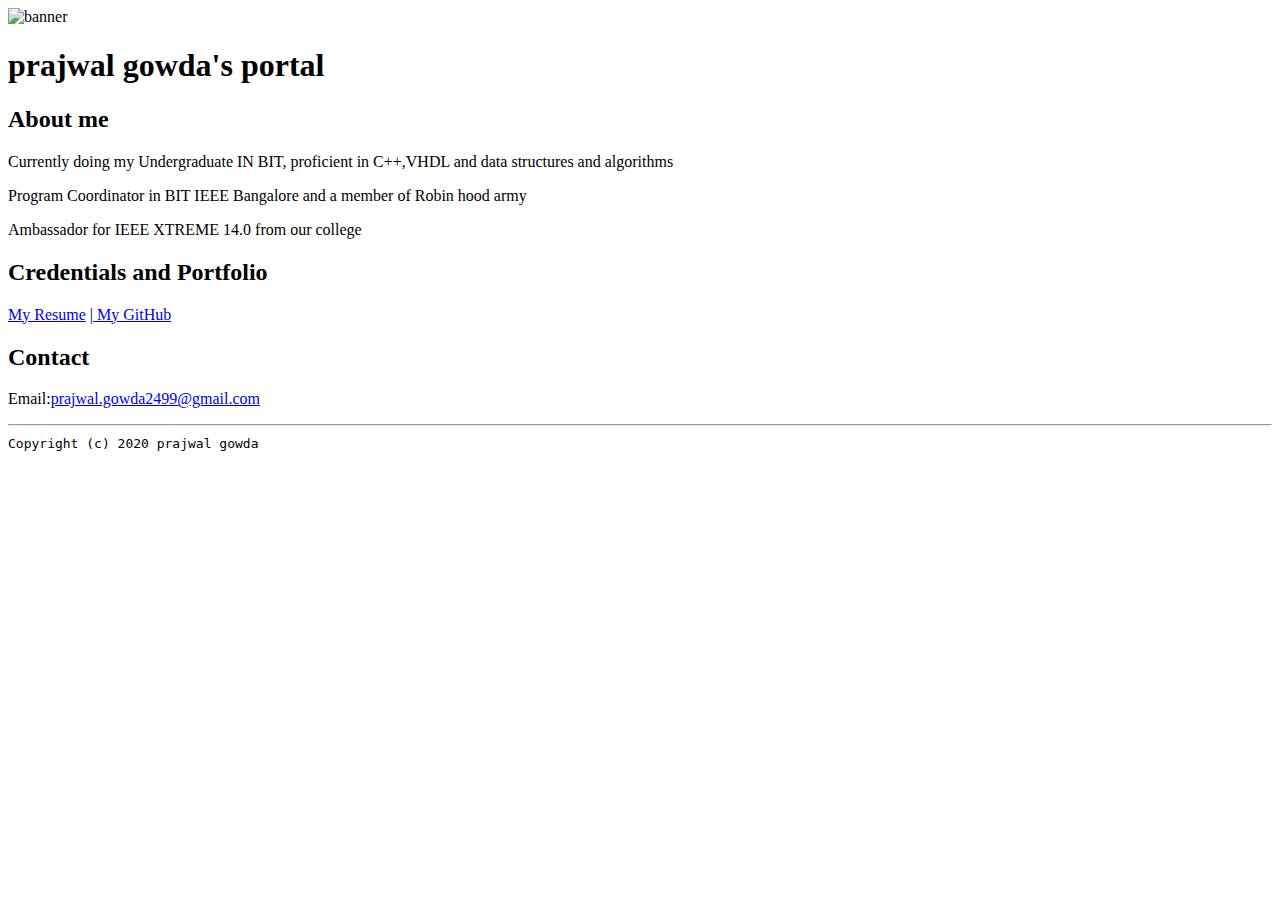
==== index.html @ 28c52e44 "Add files via upload" ====
<!doctype html>

<!-- this is a comment for human! -->

<html lang="en">

  <header>
<title>prajwal gowda gn</title>
<link rel="stylesheet" href= "css/master.css">
<link rel="FaviconIcon" href="favicon.ico" type="image/x-icon">
<link rel="shortcut" href="favicon.ico" type="image/x-icon">
<meta name="viewport" content="width=device-width, initial-scale=1, shrink-to-fit=no">
<meta name= "name" content="prajwal gowda's portal">
<meta name= "robots" content="noindex, nofollow">
  </header>

  <body>
    <img src="images/banner.jpg" width="75%" alt="banner">
    <h1>prajwal gowda's portal</h1>
  <h2>About me</h2>
  <p>Currently doing my Undergraduate IN BIT, proficient in C++,VHDL and data structures and algorithms</P>
 <p>Program Coordinator in BIT IEEE Bangalore and a member of Robin hood army</p>
<p>Ambassador for IEEE XTREME 14.0 from our college

  <h2>Credentials and Portfolio</h2>

<p><a href="resume.html">My Resume</a> |<a href="https://github.com/prajwal245"> My GitHub</a>
</p>
<h2>  Contact</h2>

<p>Email:<a href="mailto:prajwal.gowda2499@gmail.com">prajwal.gowda2499@gmail.com</a></p>

  </body>

  <footer>
<hr>
<code>Copyright (c) 2020 prajwal gowda</code>
  </footer>

</html>
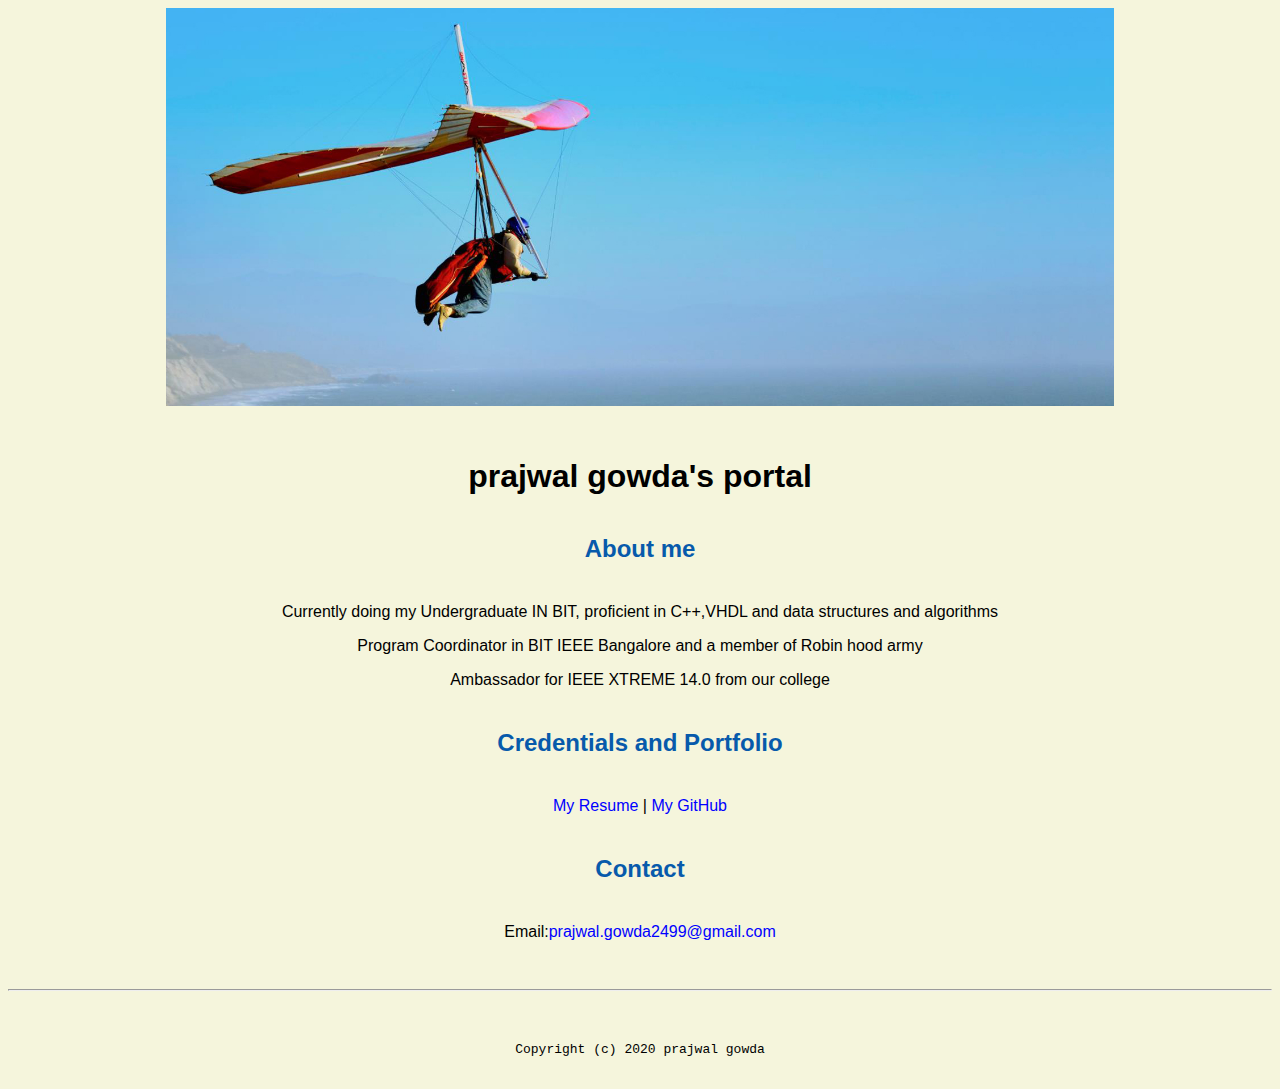
==== commit 39092585: "Update index.html" ====
--- a/index.html
+++ b/index.html
@@ -11,7 +11,6 @@
 <link rel="shortcut" href="favicon.ico" type="image/x-icon">
 <meta name="viewport" content="width=device-width, initial-scale=1, shrink-to-fit=no">
 <meta name= "name" content="prajwal gowda's portal">
-<meta name= "robots" content="noindex, nofollow">
   </header>
 
   <body>
--- a/css/master.css
+++ b/css/master.css
@@ -0,0 +1,64 @@
+/* Cascading stylesheet for the website */
+
+/* Text inside these asterisks and slashes are comments for human */
+
+  a {
+  color: blue;/* set the text color to blue here */
+    text-decoration: none; /* This means we do not want hyperlinks to be underlined */
+  }
+
+  a:hover {
+    color:red;/* set the text color to red here */
+    text-decoration: none; /* This means we do not want hyperlinks to be underlined */
+  }
+
+  body {
+  background-color: beige;
+  color: black; /* set the background color here */
+  font-family: Arial, Helvetica, sans-serif; /* set the text color to black here */
+    /* set the font here */
+    text-align: center/* set the text alignment here */
+   }
+
+  footer {
+    margin-top: 2rem;
+    margin-bottom: 2rem;
+  }
+
+  h1 {
+    margin-bottom: 0.5rem;
+    margin-top: 3rem;
+   }
+
+  h2 {
+    color: #075AAB;
+    margin-bottom:2.5rem;
+      margin-top:2.5rem;/* set the text color of to #075AAB here */
+    /* set both the bottom margin and top margin to 2.5rem here */
+   }
+
+  h3 {
+    margin-bottom: 0;
+    margin-top: 2rem;
+  }
+
+  h4 {
+    margin-bottom: 1rem;
+    margin-top: 0.5rem;
+  }
+
+  h5 {
+    margin-top: 0.5rem;
+  }
+
+  hr {
+    margin-bottom: 3rem;
+    margin-top: 3rem;
+  }
+
+  /* this controls how the bullet points in the resume page looks */
+  ul {
+    display: table;
+    margin: 0 auto;
+    text-align: left;
+  }
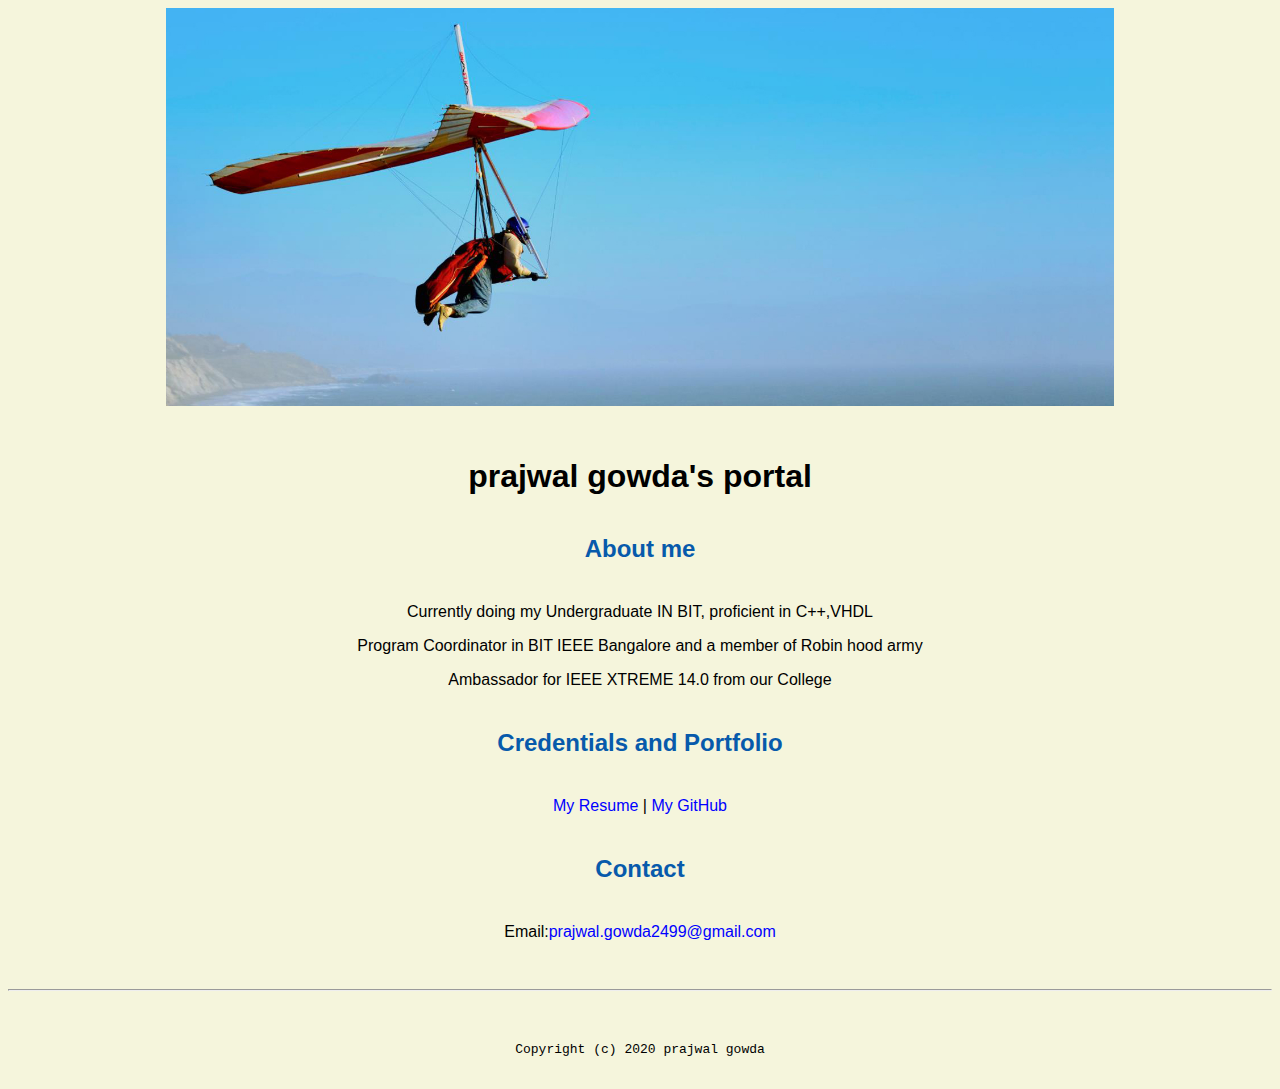
==== commit 0fd0b859: "Update index.html" ====
--- a/index.html
+++ b/index.html
@@ -10,16 +10,16 @@
 <link rel="FaviconIcon" href="favicon.ico" type="image/x-icon">
 <link rel="shortcut" href="favicon.ico" type="image/x-icon">
 <meta name="viewport" content="width=device-width, initial-scale=1, shrink-to-fit=no">
-<meta name= "name" content="prajwal gowda's portal">
+<meta name= "name" content="Prajwal Gowda's portal">
   </header>
 
   <body>
     <img src="images/banner.jpg" width="75%" alt="banner">
     <h1>prajwal gowda's portal</h1>
   <h2>About me</h2>
-  <p>Currently doing my Undergraduate IN BIT, proficient in C++,VHDL and data structures and algorithms</P>
+  <p>Currently doing my Undergraduate IN BIT, proficient in C++,VHDL</P>
  <p>Program Coordinator in BIT IEEE Bangalore and a member of Robin hood army</p>
-<p>Ambassador for IEEE XTREME 14.0 from our college
+<p>Ambassador for IEEE XTREME 14.0 from our College
 
   <h2>Credentials and Portfolio</h2>
 
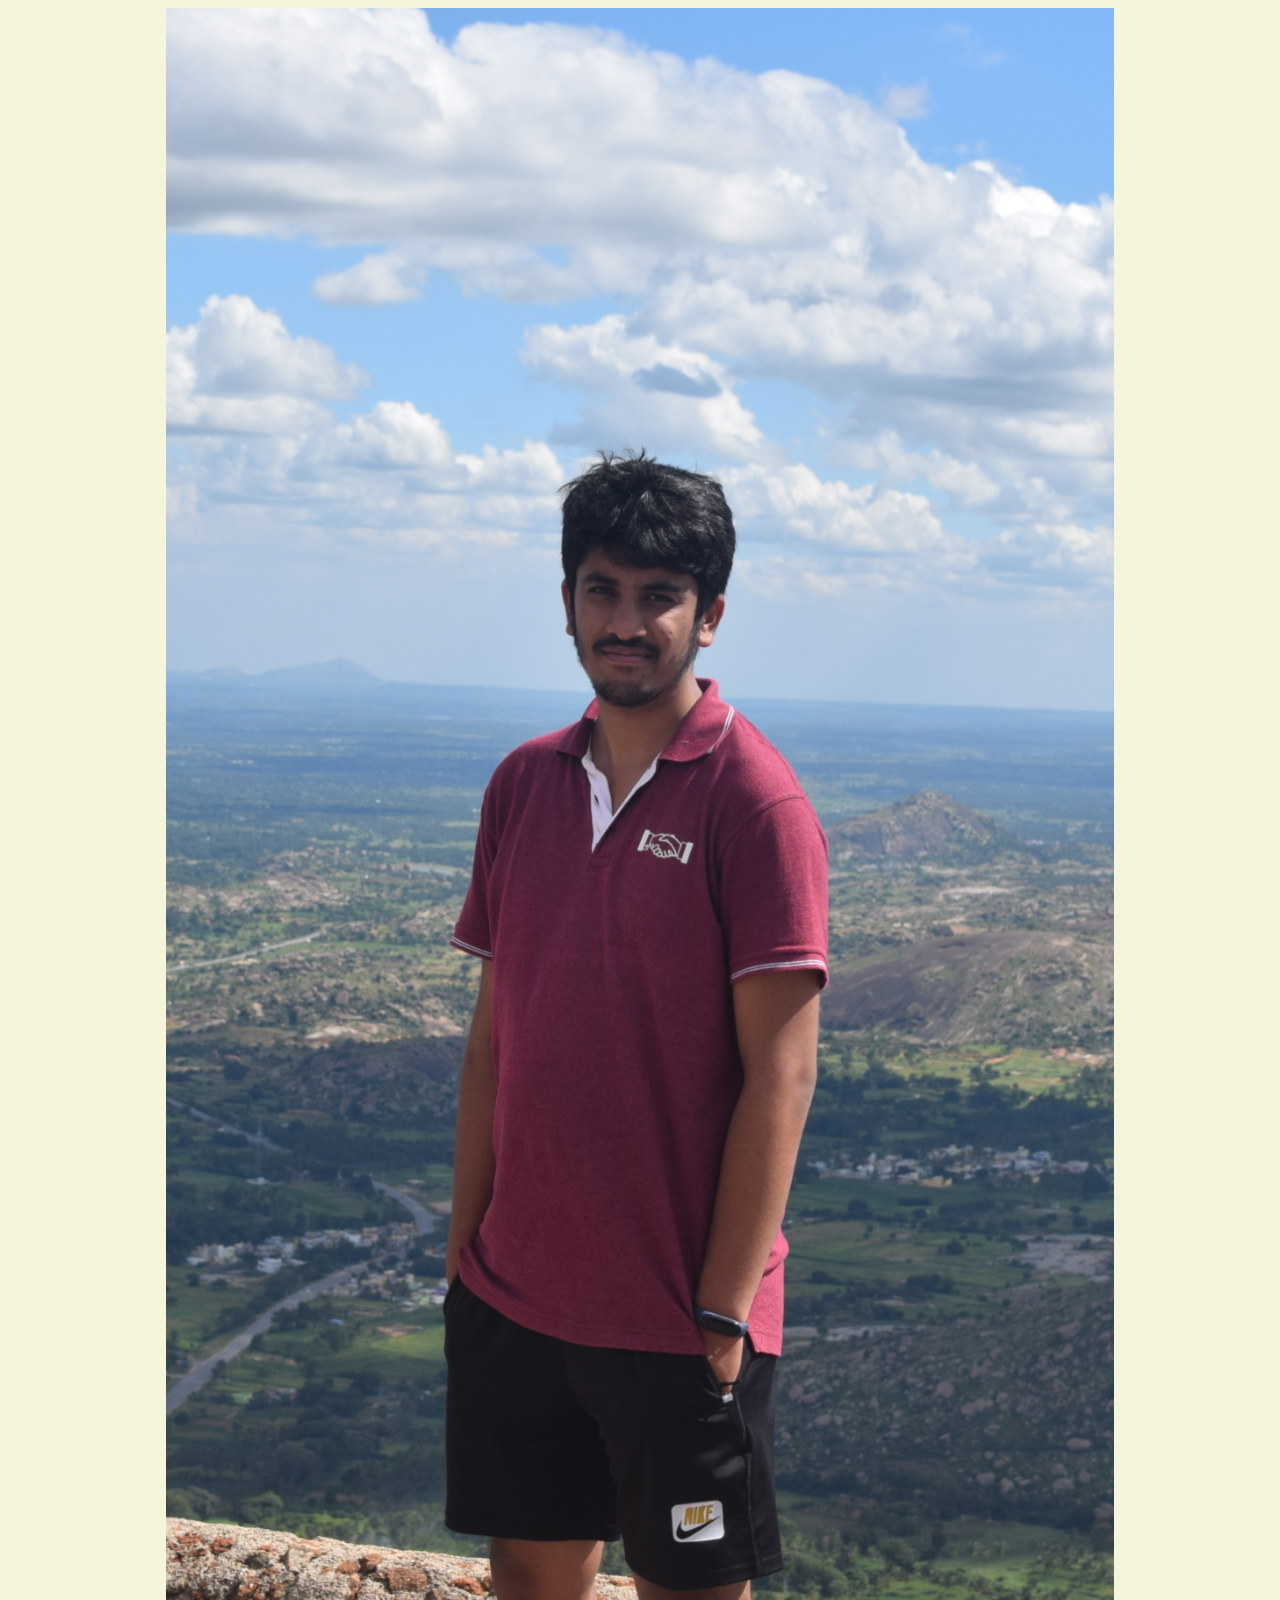
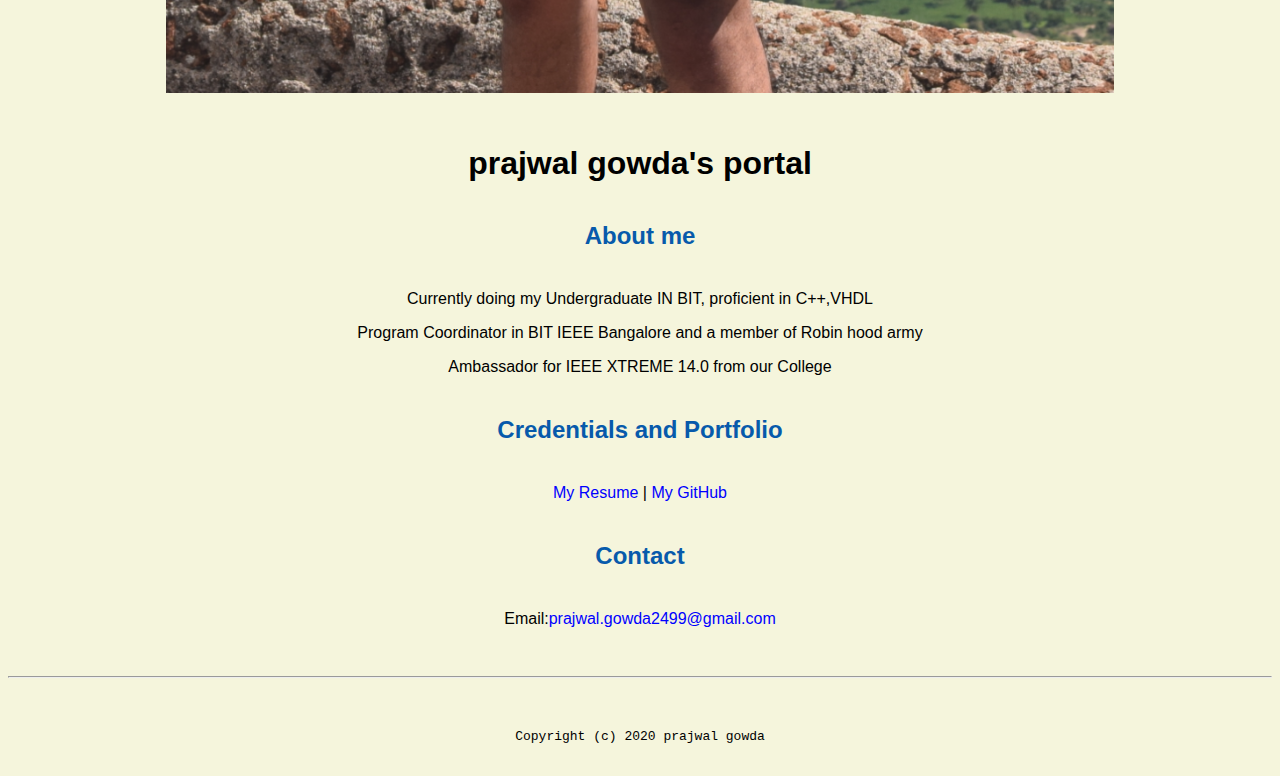
==== commit 80bb8550: "Update index.html" ====
--- a/index.html
+++ b/index.html
@@ -14,7 +14,7 @@
   </header>
 
   <body>
-    <img src="images/banner.jpg" width="75%" alt="banner">
+    <img src="images/1.png" width="75%" alt="banner">
     <h1>prajwal gowda's portal</h1>
   <h2>About me</h2>
   <p>Currently doing my Undergraduate IN BIT, proficient in C++,VHDL</P>
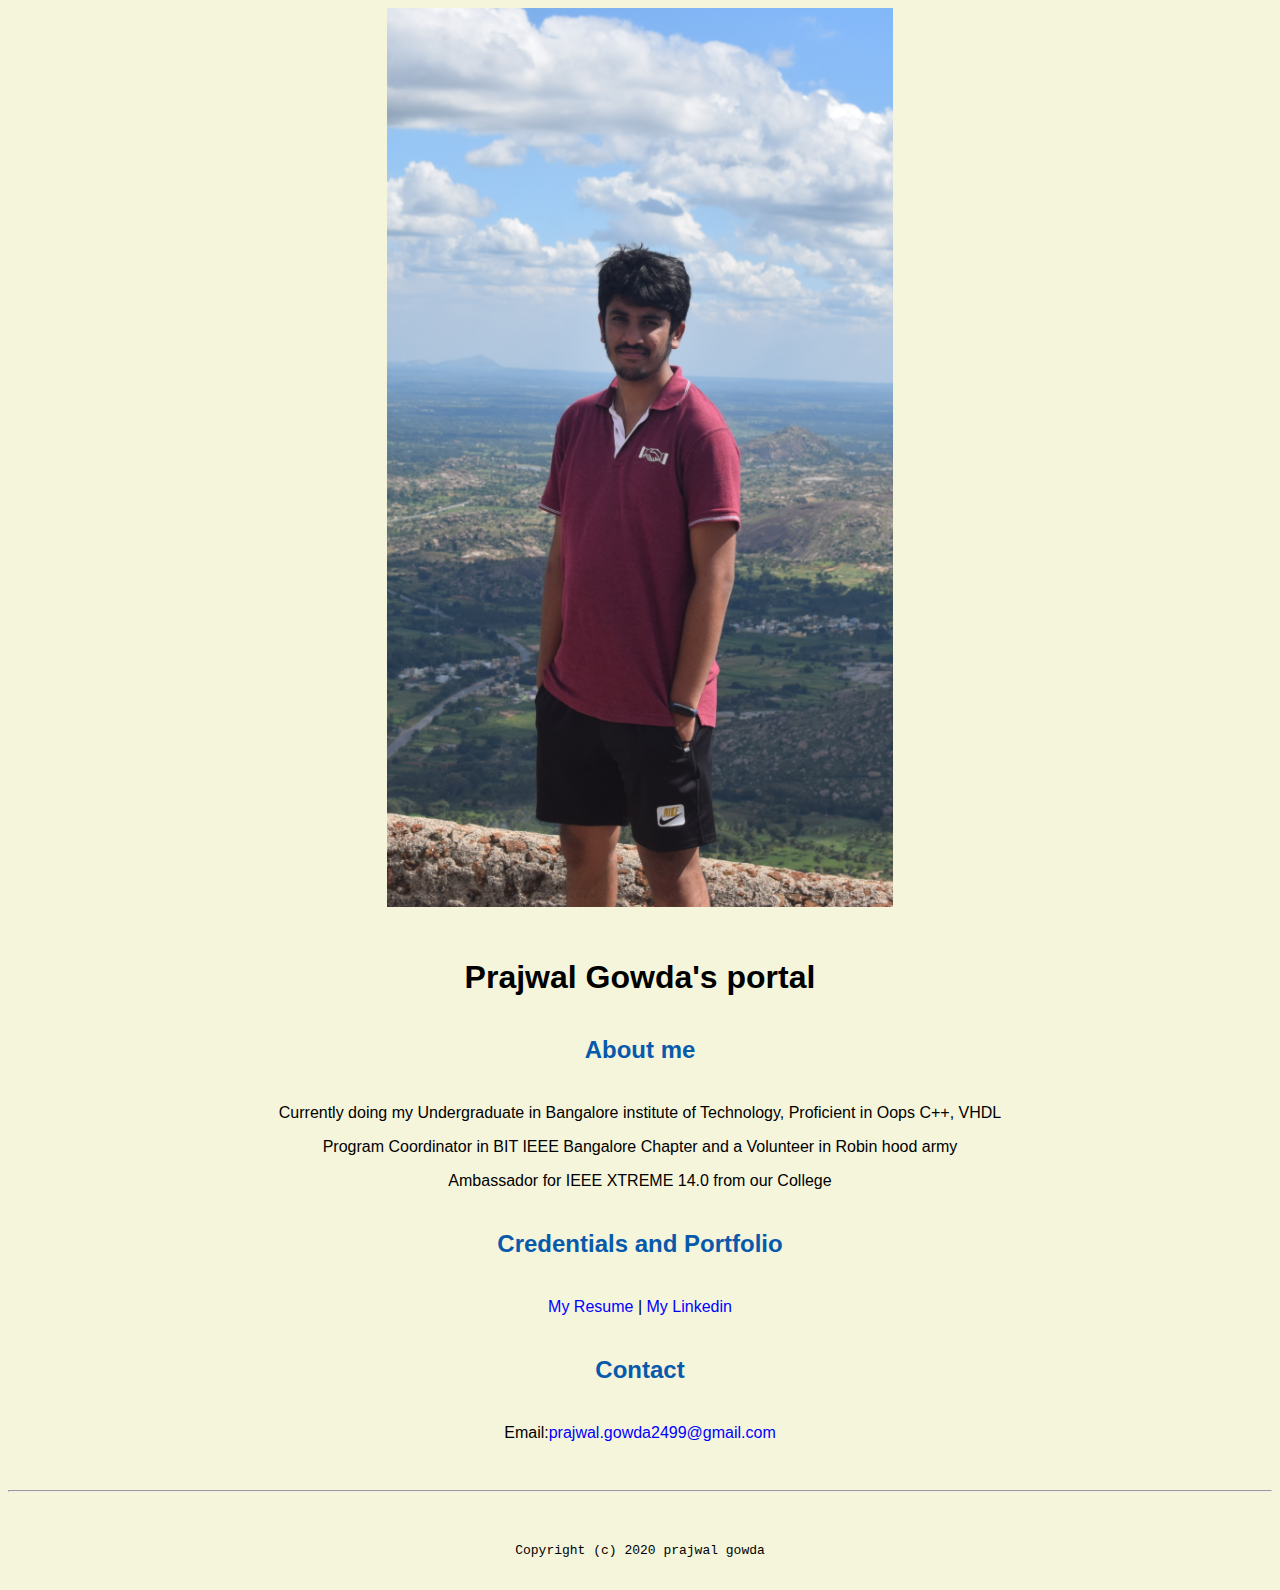
==== commit ab782d6d: "Update index.html" ====
--- a/index.html
+++ b/index.html
@@ -14,16 +14,16 @@
   </header>
 
   <body>
-    <img src="images/1.png" width="75%" alt="banner">
-    <h1>prajwal gowda's portal</h1>
+    <img src="images/1.png" width="40%" alt="banner">
+    <h1>Prajwal Gowda's portal</h1>
   <h2>About me</h2>
-  <p>Currently doing my Undergraduate IN BIT, proficient in C++,VHDL</P>
- <p>Program Coordinator in BIT IEEE Bangalore and a member of Robin hood army</p>
+  <p>Currently doing my Undergraduate in Bangalore institute of Technology, Proficient in Oops C++, VHDL</P>
+ <p>Program Coordinator in BIT IEEE Bangalore Chapter and a Volunteer in Robin hood army</p>
 <p>Ambassador for IEEE XTREME 14.0 from our College
 
   <h2>Credentials and Portfolio</h2>
 
-<p><a href="resume.html">My Resume</a> |<a href="https://github.com/prajwal245"> My GitHub</a>
+<p><a href="resume.html">My Resume</a> |<a href="https://linkedin.com/in/prajwal2451999"> My Linkedin</a>
 </p>
 <h2>  Contact</h2>
 
